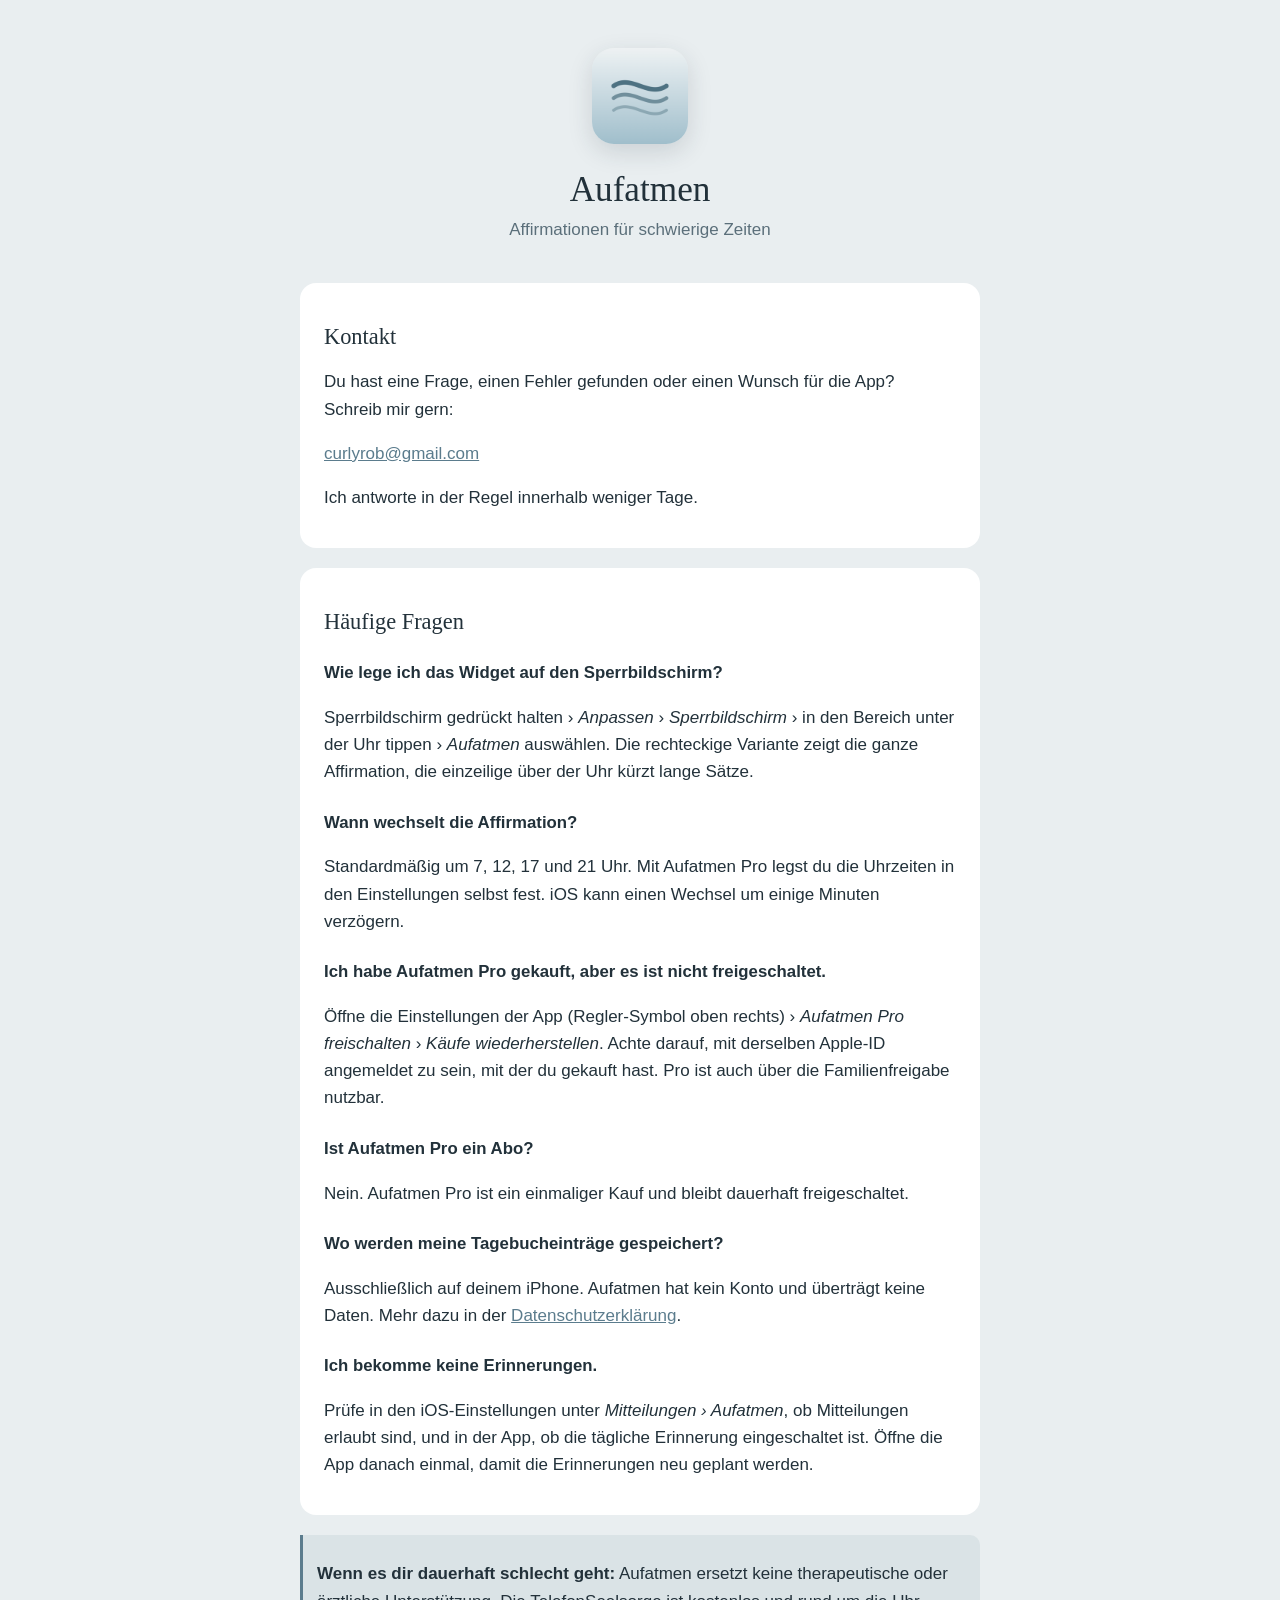
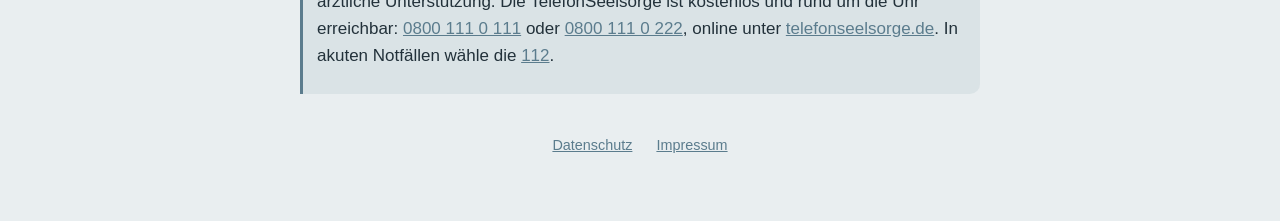
==== index.html @ 6ab6f2c5 "Webseite für Aufatmen: Hilfe, Datenschutz, Impressum Co-Authored-By: Claude Opus 5.5 <noreply@anthro" ====
<!doctype html>
<html lang="de">
<head>
  <meta charset="utf-8">
  <meta name="viewport" content="width=device-width, initial-scale=1">
  <title>Aufatmen – Hilfe &amp; Kontakt</title>
  <meta name="description" content="Hilfe und Kontakt zur App Aufatmen – Affirmationen für schwierige Zeiten.">
  <link rel="icon" href="icon.png">
  <link rel="stylesheet" href="style.css">
</head>
<body>
<main>
  <header>
    <img src="icon.png" alt="App-Icon von Aufatmen">
    <h1>Aufatmen</h1>
    <p class="lead">Affirmationen für schwierige Zeiten</p>
  </header>

  <section>
    <h2>Kontakt</h2>
    <p>Du hast eine Frage, einen Fehler gefunden oder einen Wunsch für die App? Schreib mir gern:</p>
    <p><a href="mailto:curlyrob@gmail.com?subject=Aufatmen">curlyrob@gmail.com</a></p>
    <p>Ich antworte in der Regel innerhalb weniger Tage.</p>
  </section>

  <section>
    <h2>Häufige Fragen</h2>

    <h3>Wie lege ich das Widget auf den Sperrbildschirm?</h3>
    <p>Sperrbildschirm gedrückt halten › <em>Anpassen</em> › <em>Sperrbildschirm</em> › in den Bereich unter der Uhr tippen › <em>Aufatmen</em> auswählen. Die rechteckige Variante zeigt die ganze Affirmation, die einzeilige über der Uhr kürzt lange Sätze.</p>

    <h3>Wann wechselt die Affirmation?</h3>
    <p>Standardmäßig um 7, 12, 17 und 21 Uhr. Mit Aufatmen Pro legst du die Uhrzeiten in den Einstellungen selbst fest. iOS kann einen Wechsel um einige Minuten verzögern.</p>

    <h3>Ich habe Aufatmen Pro gekauft, aber es ist nicht freigeschaltet.</h3>
    <p>Öffne die Einstellungen der App (Regler-Symbol oben rechts) › <em>Aufatmen Pro freischalten</em> › <em>Käufe wiederherstellen</em>. Achte darauf, mit derselben Apple-ID angemeldet zu sein, mit der du gekauft hast. Pro ist auch über die Familienfreigabe nutzbar.</p>

    <h3>Ist Aufatmen Pro ein Abo?</h3>
    <p>Nein. Aufatmen Pro ist ein einmaliger Kauf und bleibt dauerhaft freigeschaltet.</p>

    <h3>Wo werden meine Tagebucheinträge gespeichert?</h3>
    <p>Ausschließlich auf deinem iPhone. Aufatmen hat kein Konto und überträgt keine Daten. Mehr dazu in der <a href="datenschutz.html">Datenschutzerklärung</a>.</p>

    <h3>Ich bekomme keine Erinnerungen.</h3>
    <p>Prüfe in den iOS-Einstellungen unter <em>Mitteilungen › Aufatmen</em>, ob Mitteilungen erlaubt sind, und in der App, ob die tägliche Erinnerung eingeschaltet ist. Öffne die App danach einmal, damit die Erinnerungen neu geplant werden.</p>
  </section>

  <div class="note">
    <p><strong>Wenn es dir dauerhaft schlecht geht:</strong> Aufatmen ersetzt keine therapeutische oder ärztliche Unterstützung. Die TelefonSeelsorge ist kostenlos und rund um die Uhr erreichbar: <a href="tel:08001110111">0800 111 0 111</a> oder <a href="tel:08001110222">0800 111 0 222</a>, online unter <a href="https://www.telefonseelsorge.de">telefonseelsorge.de</a>. In akuten Notfällen wähle die <a href="tel:112">112</a>.</p>
  </div>

  <nav class="footer">
    <a href="datenschutz.html">Datenschutz</a>
    <a href="impressum.html">Impressum</a>
  </nav>
</main>
</body>
</html>
---- style.css ----
:root {
  --bg: #e9eef0;
  --card: #ffffff;
  --text: #22313a;
  --muted: #5b6f7a;
  --accent: #5b7c8d;
  --line: #d3dde2;
}

@media (prefers-color-scheme: dark) {
  :root {
    --bg: #141c21;
    --card: #1d282f;
    --text: #e6ecee;
    --muted: #9aaeb8;
    --accent: #8fb0bf;
    --line: #2c3a42;
  }
}

* { box-sizing: border-box; }

body {
  margin: 0;
  background: var(--bg);
  color: var(--text);
  font: 17px/1.6 -apple-system, BlinkMacSystemFont, "Helvetica Neue", Arial, sans-serif;
  -webkit-text-size-adjust: 100%;
}

main {
  max-width: 720px;
  margin: 0 auto;
  padding: 48px 20px 64px;
}

header { text-align: center; margin-bottom: 40px; }
header img { width: 96px; height: 96px; border-radius: 22px; box-shadow: 0 8px 24px rgba(34, 49, 58, .15); }

h1, h2 { font-family: "New York", "Iowan Old Style", Georgia, serif; font-weight: 400; line-height: 1.25; }
h1 { font-size: clamp(1.7rem, 7vw, 2.2rem); margin: 16px 0 4px; overflow-wrap: break-word; hyphens: auto; }
h2 { font-size: 1.4rem; margin: 36px 0 8px; }
h3 { font-size: 1.05rem; margin: 24px 0 4px; }

.lead { color: var(--muted); margin: 0; }

section, .card {
  background: var(--card);
  border-radius: 16px;
  padding: 4px 24px 20px;
  margin-bottom: 20px;
}

a { color: var(--accent); }

.note {
  border-left: 3px solid var(--accent);
  padding: 8px 14px;
  background: color-mix(in srgb, var(--accent) 10%, transparent);
  border-radius: 0 10px 10px 0;
}

nav.footer {
  text-align: center;
  margin-top: 40px;
  color: var(--muted);
  font-size: .9rem;
}
nav.footer a { margin: 0 10px; }

.placeholder { background: #fff3c4; color: #5c4a00; padding: 0 4px; border-radius: 4px; }
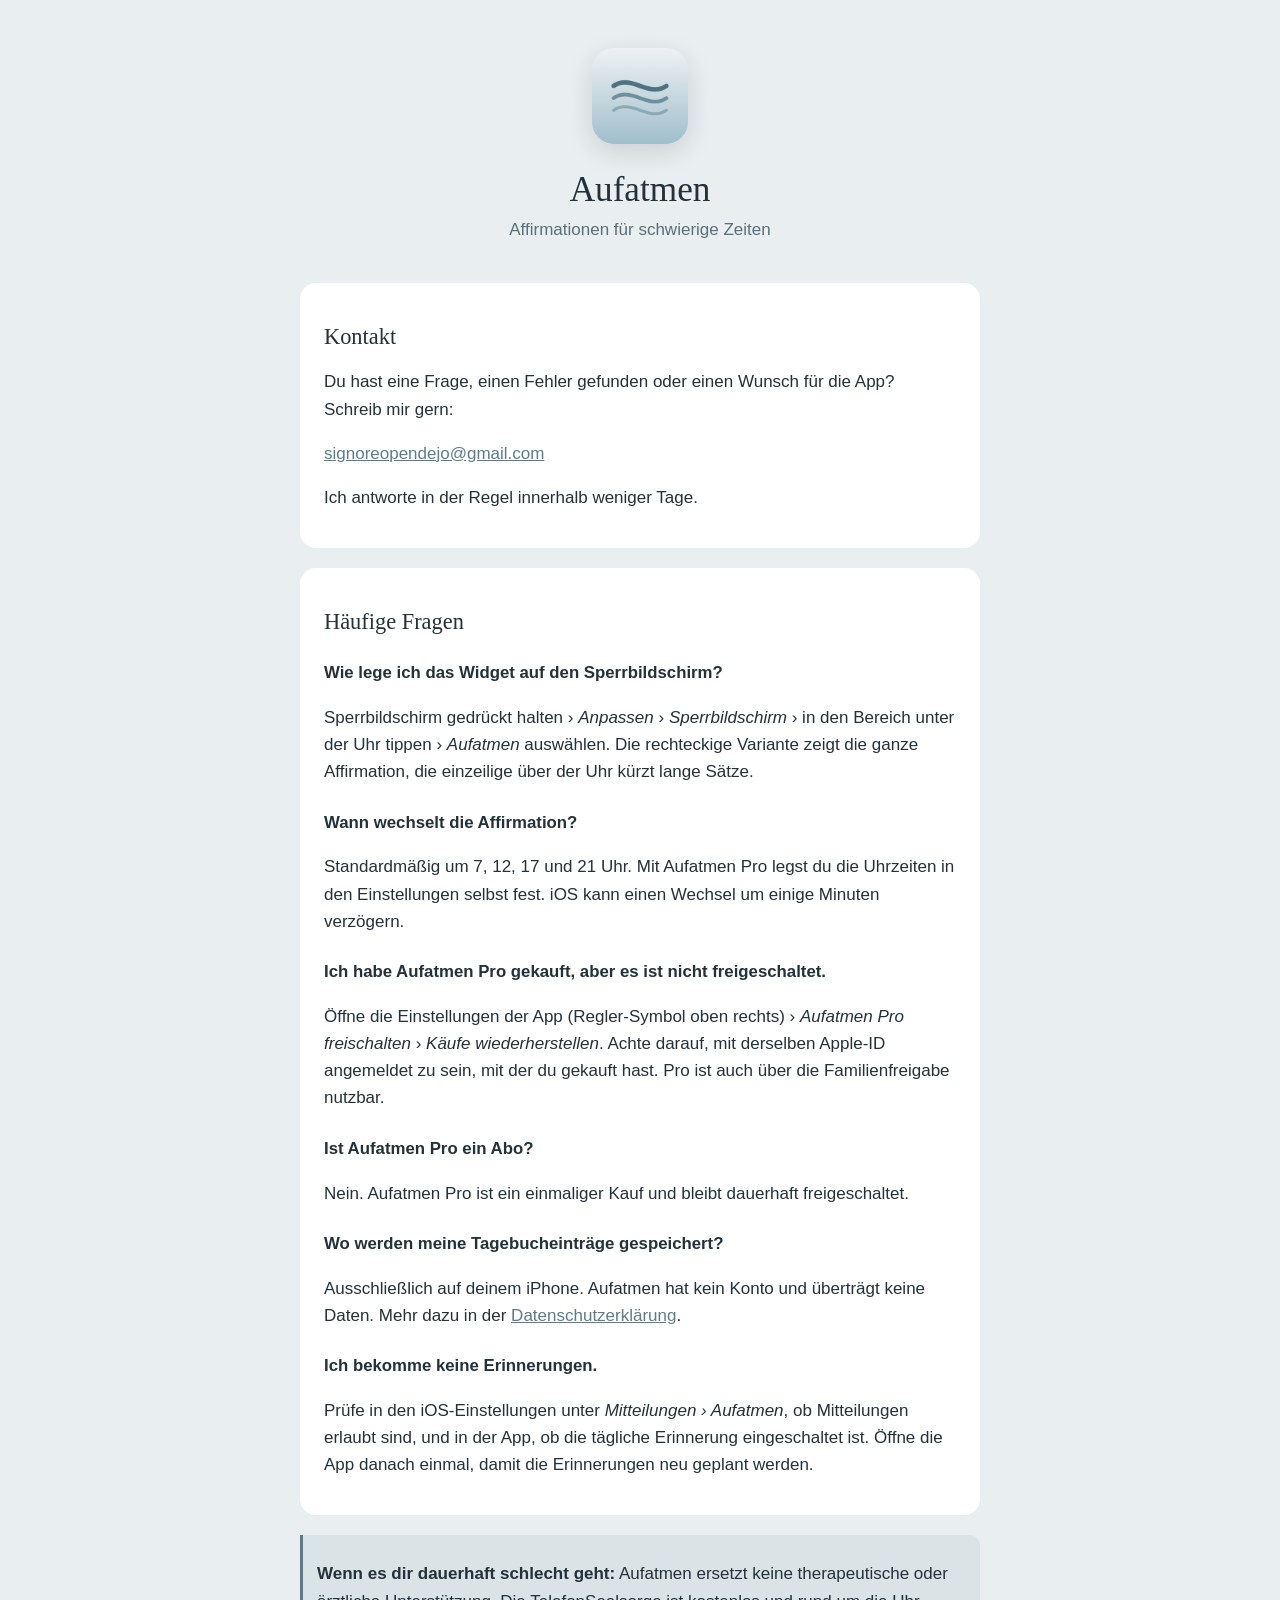
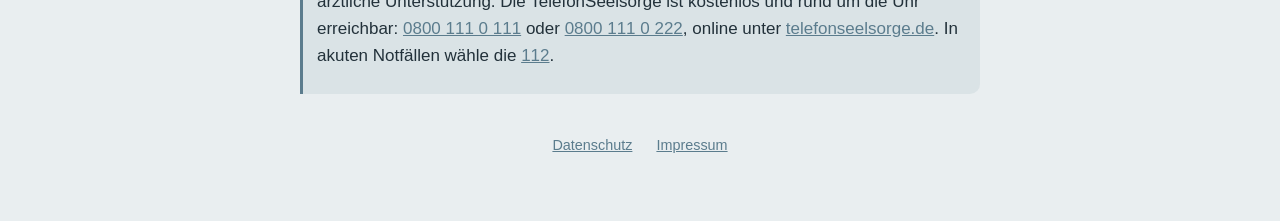
==== commit 4879c044: "Kontaktadresse auf signoreopendejo@gmail.com geändert Co-Authored-By: Claude Opus 5.5 <noreply@anthr" ====
--- a/index.html
+++ b/index.html
@@ -19,7 +19,7 @@
   <section>
     <h2>Kontakt</h2>
     <p>Du hast eine Frage, einen Fehler gefunden oder einen Wunsch für die App? Schreib mir gern:</p>
-    <p><a href="mailto:curlyrob@gmail.com?subject=Aufatmen">curlyrob@gmail.com</a></p>
+    <p><a href="mailto:signoreopendejo@gmail.com?subject=Aufatmen">signoreopendejo@gmail.com</a></p>
     <p>Ich antworte in der Regel innerhalb weniger Tage.</p>
   </section>
 
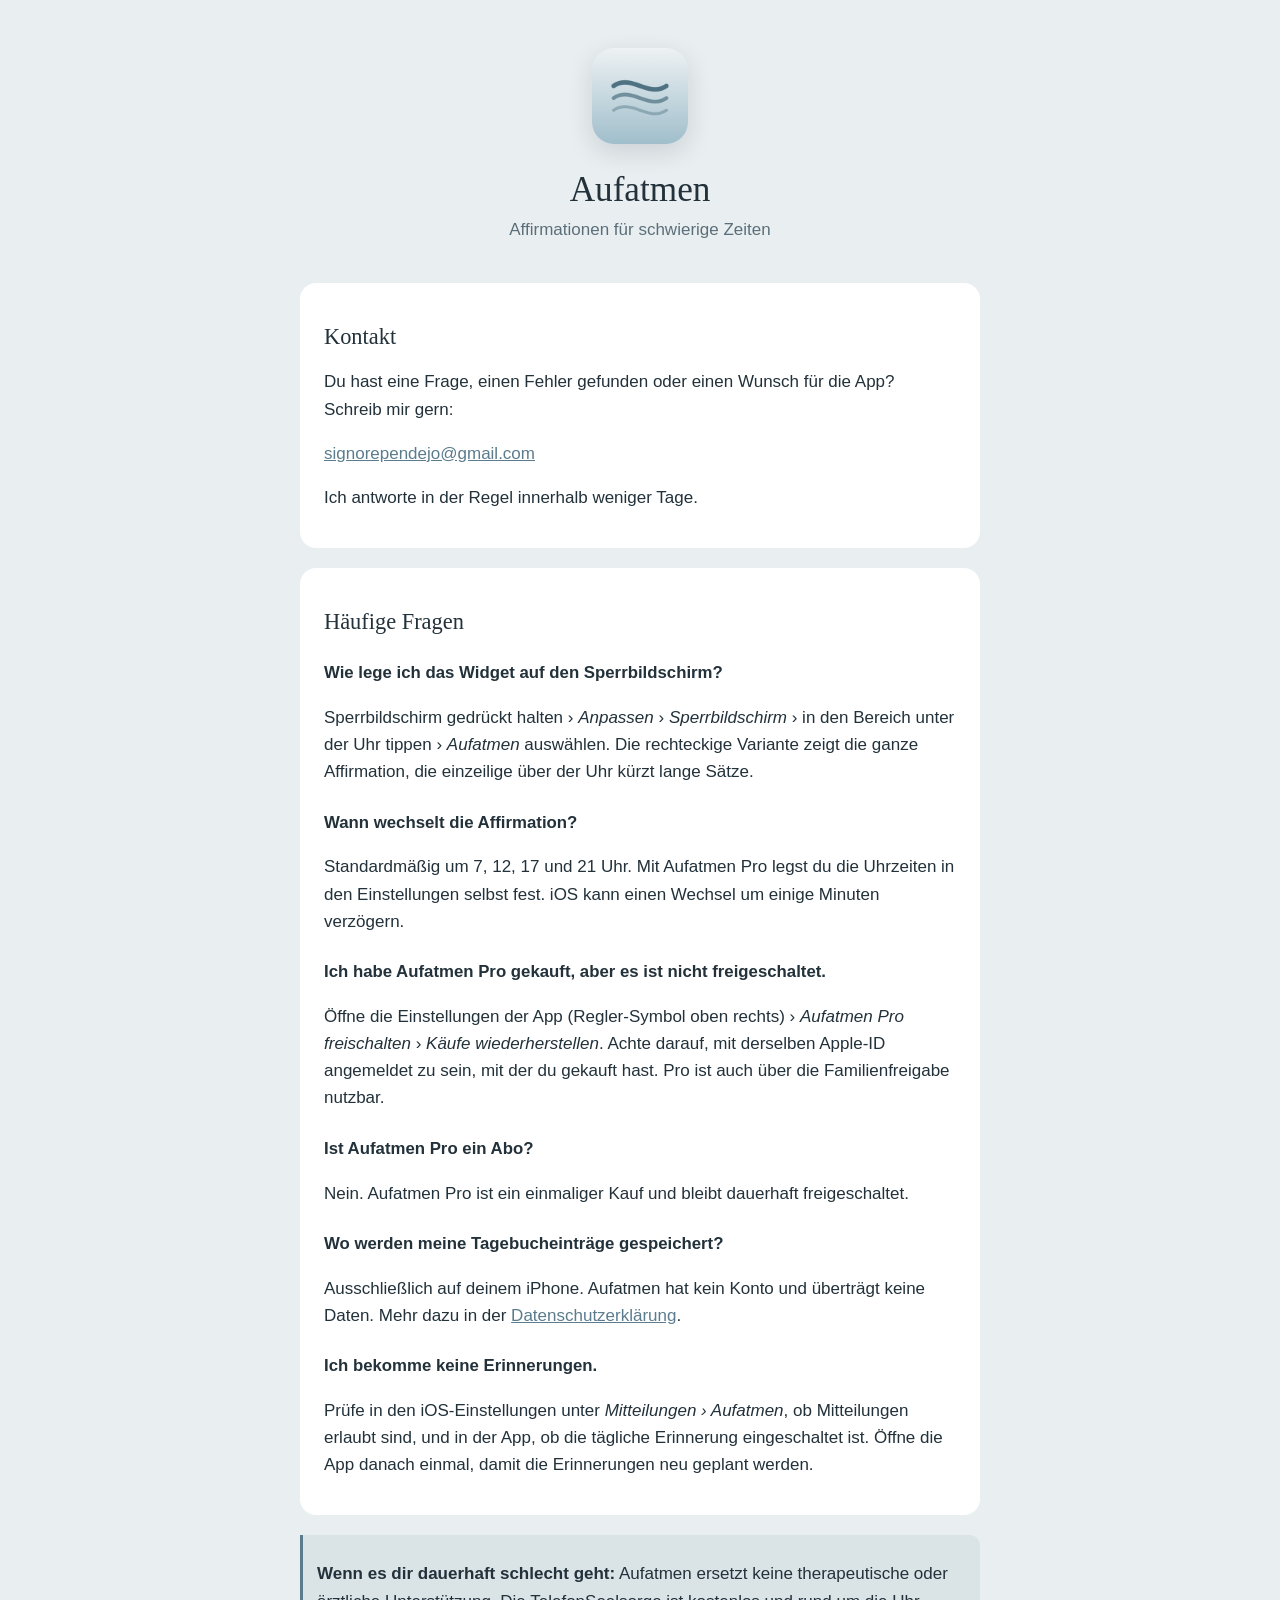
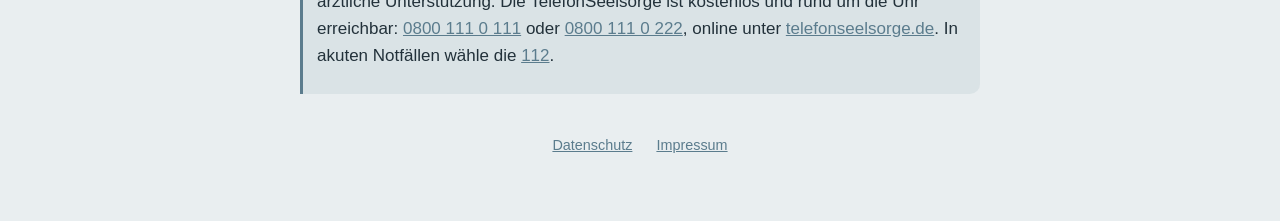
==== commit fe8ff797: "Kontakt-E-Mail korrigiert: signorependejo@gmail.com Co-Authored-By: Claude Opus 5.5 <noreply@anthrop" ====
--- a/index.html
+++ b/index.html
@@ -19,7 +19,7 @@
   <section>
     <h2>Kontakt</h2>
     <p>Du hast eine Frage, einen Fehler gefunden oder einen Wunsch für die App? Schreib mir gern:</p>
-    <p><a href="mailto:signoreopendejo@gmail.com?subject=Aufatmen">signoreopendejo@gmail.com</a></p>
+    <p><a href="mailto:signorependejo@gmail.com?subject=Aufatmen">signorependejo@gmail.com</a></p>
     <p>Ich antworte in der Regel innerhalb weniger Tage.</p>
   </section>
 
